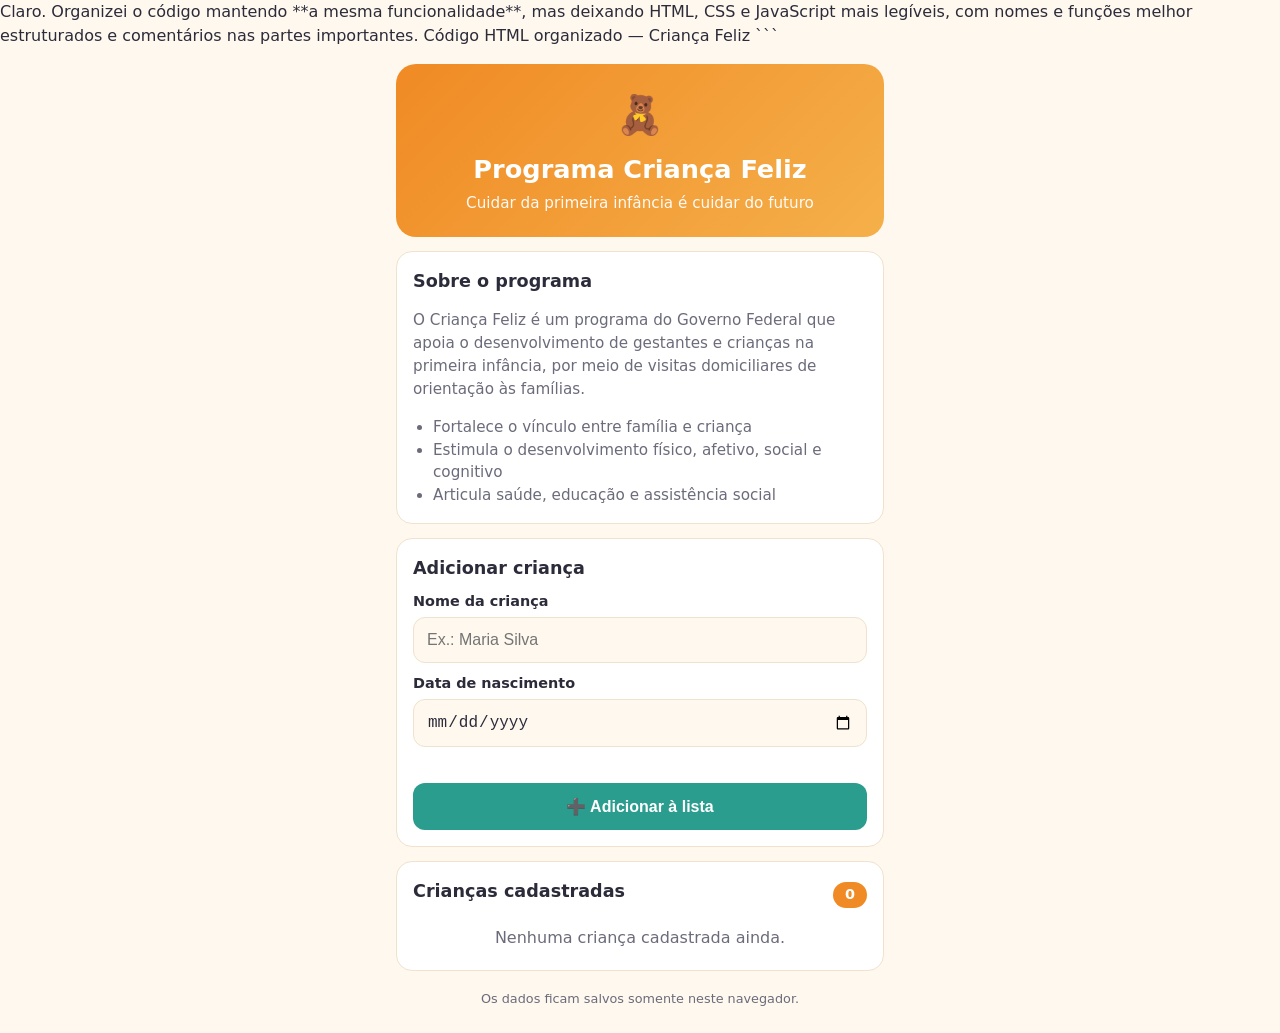
==== index.html @ 4aa4b6aa "Rename Programa Criança Feliz.html to index.html" ====
Claro. Organizei o código mantendo **a mesma funcionalidade**, mas deixando HTML, CSS e JavaScript mais legíveis, com nomes e funções melhor estruturados e comentários nas partes importantes.

 Código HTML organizado — Criança Feliz

```
<!DOCTYPE html>
<html lang="pt-BR">

<head>
  <meta charset="UTF-8">
  <meta
    name="viewport"
    content="width=device-width, initial-scale=1, viewport-fit=cover">
    <link rel="stylesheet" href="style.css">

  <title>Criança Feliz</title>

  
</head>

<body>

  <div class="wrap">

    <!-- =========================
         CABEÇALHO
    ========================== -->

    <header>
      <div class="emoji">🧸</div>

      <h1>Programa Criança Feliz</h1>

      <p>
        Cuidar da primeira infância é cuidar do futuro
      </p>
    </header>

    <!-- =========================
         SOBRE O PROGRAMA
    ========================== -->

    <section class="card">
      <h2>Sobre o programa</h2>

      <p>
        O Criança Feliz é um programa do Governo Federal que
        apoia o desenvolvimento de gestantes e crianças na
        primeira infância, por meio de visitas domiciliares
        de orientação às famílias.
      </p>

      <ul>
        <li>Fortalece o vínculo entre família e criança</li>
        <li>
          Estimula o desenvolvimento físico, afetivo,
          social e cognitivo
        </li>
        <li>
          Articula saúde, educação e assistência social
        </li>
      </ul>
    </section>

    <!-- =========================
         FORMULÁRIO
    ========================== -->

    <section class="card">
      <h2>Adicionar criança</h2>

      <label for="nome">
        Nome da criança
      </label>

      <input
        id="nome"
        type="text"
        placeholder="Ex.: Maria Silva"
        autocomplete="off"
      >

      <label for="nasc">
        Data de nascimento
      </label>

      <input
        id="nasc"
        type="date"
      >

      <div
        class="err"
        id="err"
        aria-live="polite"
      ></div>

      <button
        class="add"
        id="btn"
        type="button"
      >
        ➕ Adicionar à lista
      </button>
    </section>

    <!-- =========================
         LISTA DE CRIANÇAS
    ========================== -->

    <section class="card">

      <div class="top">
        <h2>Crianças cadastradas</h2>

        <span
          class="badge"
          id="count"
        >
          0
        </span>
      </div>

      <div id="lista"></div>

    </section>

    <!-- =========================
         RODAPÉ
    ========================== -->

    <footer>
      Os dados ficam salvos somente neste navegador.
    </footer>

  </div>
  <script src="script.js"></script>



</body>

</html>
---- style.css ----
/* =========================
    VARIÁVEIS E TEMA
========================= */

:root {
    --bg: #fff8ee;
    --card: #fff;
    --tx: #2b2b3a;
    --mut: #6b6b7b;
    --pri: #f08a24;
    --pri2: #2a9d8f;
    --bd: #f0e2cc;
    --danger: #d64545;

    box-sizing: border-box;
    padding-top: env(safe-area-inset-top, 0px);
    padding-bottom: env(safe-area-inset-bottom, 0px);
}

/* Tema escuro automático */
@media (prefers-color-scheme: dark) {
    :root:not([data-theme="light"]) {
    --bg: #1d1b24;
    --card: #2a2733;
    --tx: #f2eee8;
    --mut: #a9a4b5;
    --bd: #3a3646;
    }
}

/* Tema escuro manual */
:root[data-theme="dark"] {
    --bg: #1d1b24;
    --card: #2a2733;
    --tx: #f2eee8;
    --mut: #a9a4b5;
    --bd: #3a3646;
}

/* =========================
    RESET / BASE
========================= */

*,
*::before,
*::after {
    box-sizing: border-box;
}

html {
    scroll-padding-top: env(safe-area-inset-top, 0px);
}

body {
    margin: 0;
    background: var(--bg);
    color: var(--tx);
    font-family:
    system-ui,
    -apple-system,
    "Segoe UI",
    Roboto,
    sans-serif;
    line-height: 1.5;
}

/* =========================
    LAYOUT PRINCIPAL
========================= */

.wrap {
    width: 100%;
    max-width: 520px;
    margin: 0 auto;
    padding: 16px;
}

/* =========================
    CABEÇALHO
========================= */

header {
    padding: 22px 18px;
    text-align: center;
    color: #fff;
    background: linear-gradient(
    135deg,
    var(--pri),
    #f5b04a
    );
    border-radius: 20px;
}

header h1 {
    margin: 6px 0 4px;
    font-size: 1.6rem;
}

header p {
    margin: 0;
    opacity: 0.95;
    font-size: 0.95rem;
}

.emoji {
    font-size: 2.4rem;
}

/* =========================
    CARDS
========================= */

.card {
    margin-top: 14px;
    padding: 16px;
    background: var(--card);
    border: 1px solid var(--bd);
    border-radius: 16px;
}

h2 {
    margin: 0 0 8px;
    font-size: 1.1rem;
}

.card p,
.card li {
    color: var(--mut);
    font-size: 0.95rem;
}

ul {
    margin: 6px 0 0;
    padding-left: 20px;
}

/* =========================
    FORMULÁRIO
========================= */

label {
    display: block;
    margin: 10px 0 4px;
    font-size: 0.9rem;
    font-weight: 600;
}

input {
    width: 100%;
    padding: 13px;
    font-size: 1rem;
    color: var(--tx);
    background: var(--bg);
    border: 1px solid var(--bd);
    border-radius: 12px;
}

button {
    cursor: pointer;
}

button.add {
    width: 100%;
    margin-top: 14px;
    padding: 14px;

    font-size: 1rem;
    font-weight: 700;

    color: #fff;
    background: var(--pri2);

    border: 0;
    border-radius: 12px;
}

button.add:hover {
    opacity: 0.9;
}

.err {
    min-height: 1.2em;
    margin-top: 6px;
    color: var(--danger);
    font-size: 0.85rem;
}

/* =========================
    LISTA
========================= */

.top {
    display: flex;
    align-items: center;
    justify-content: space-between;
}

.badge {
    padding: 2px 12px;
    color: #fff;
    background: var(--pri);
    border-radius: 999px;
    font-size: 0.9rem;
    font-weight: 700;
}

.item {
    display: flex;
    align-items: center;
    gap: 12px;

    padding: 12px 0;

    border-top: 1px solid var(--bd);
}

.item:first-of-type {
    border-top: 0;
}

.av {
    font-size: 1.6rem;
}

.info {
    flex: 1;
    min-width: 0;
}

.nm {
    overflow-wrap: anywhere;
    font-weight: 700;
}

.sub {
    color: var(--mut);
    font-size: 0.85rem;
}

.tag {
    display: inline-block;
    margin-top: 3px;
    padding: 2px 8px;

    color: var(--tx);
    background: var(--bd);

    border-radius: 8px;
    font-size: 0.78rem;
}

.del {
    padding: 8px;
    color: var(--danger);
    background: transparent;
    border: 0;
    font-size: 1.3rem;
}

.del:hover {
    opacity: 0.75;
}

.empty {
    padding: 14px 0 4px;
    color: var(--mut);
    text-align: center;
}

/* =========================
    RODAPÉ
========================= */

footer {
    margin: 18px 0 8px;
    color: var(--mut);
    font-size: 0.8rem;
    text-align: center;
}
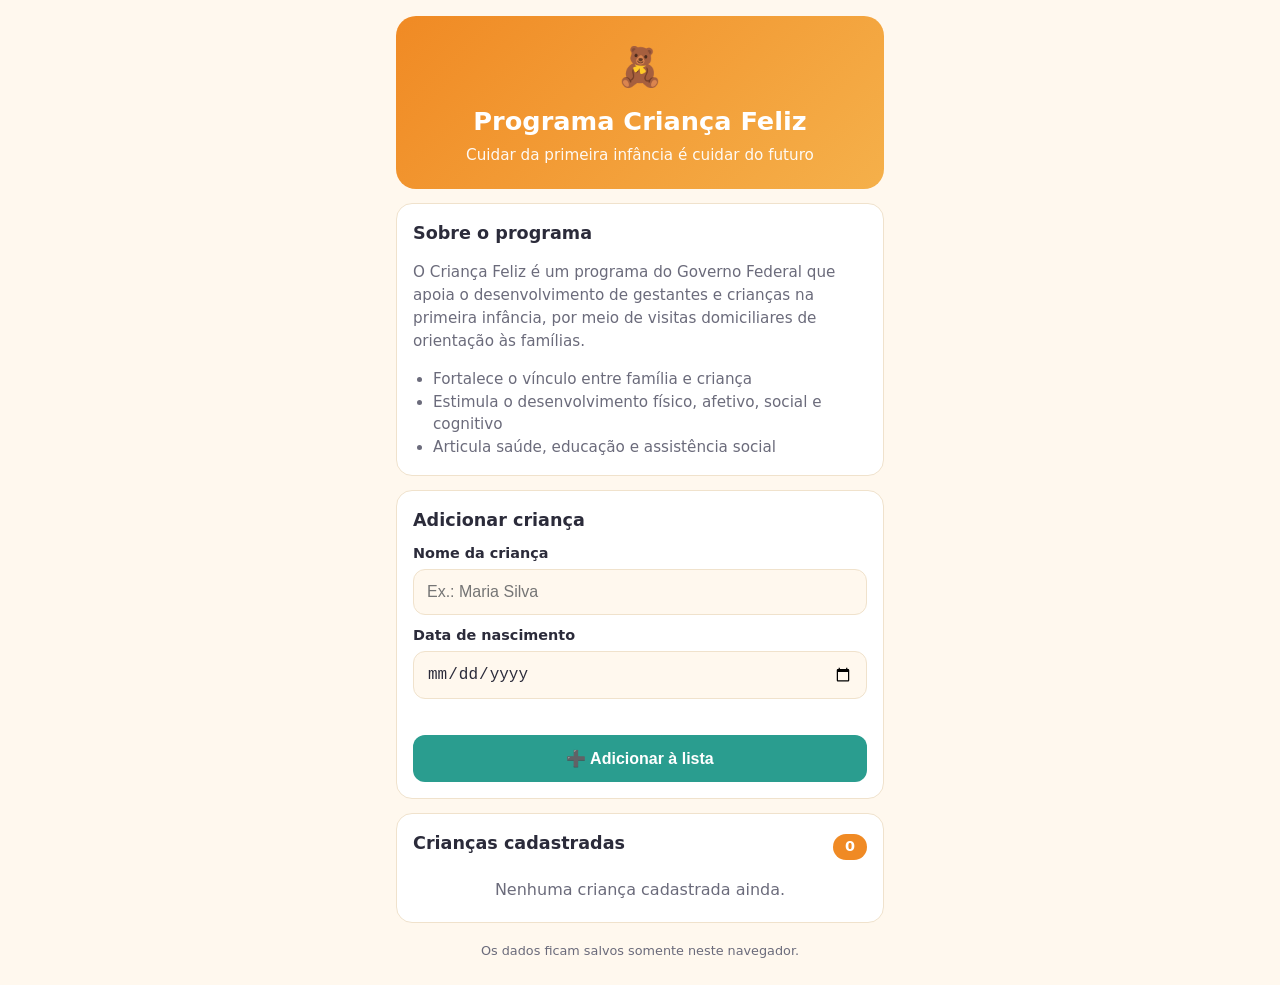
==== commit f9947cef: "Update index.html" ====
--- a/index.html
+++ b/index.html
@@ -1,8 +1,3 @@
-Claro. Organizei o código mantendo **a mesma funcionalidade**, mas deixando HTML, CSS e JavaScript mais legíveis, com nomes e funções melhor estruturados e comentários nas partes importantes.
-
- Código HTML organizado — Criança Feliz
-
-```
 <!DOCTYPE html>
 <html lang="pt-BR">
 
